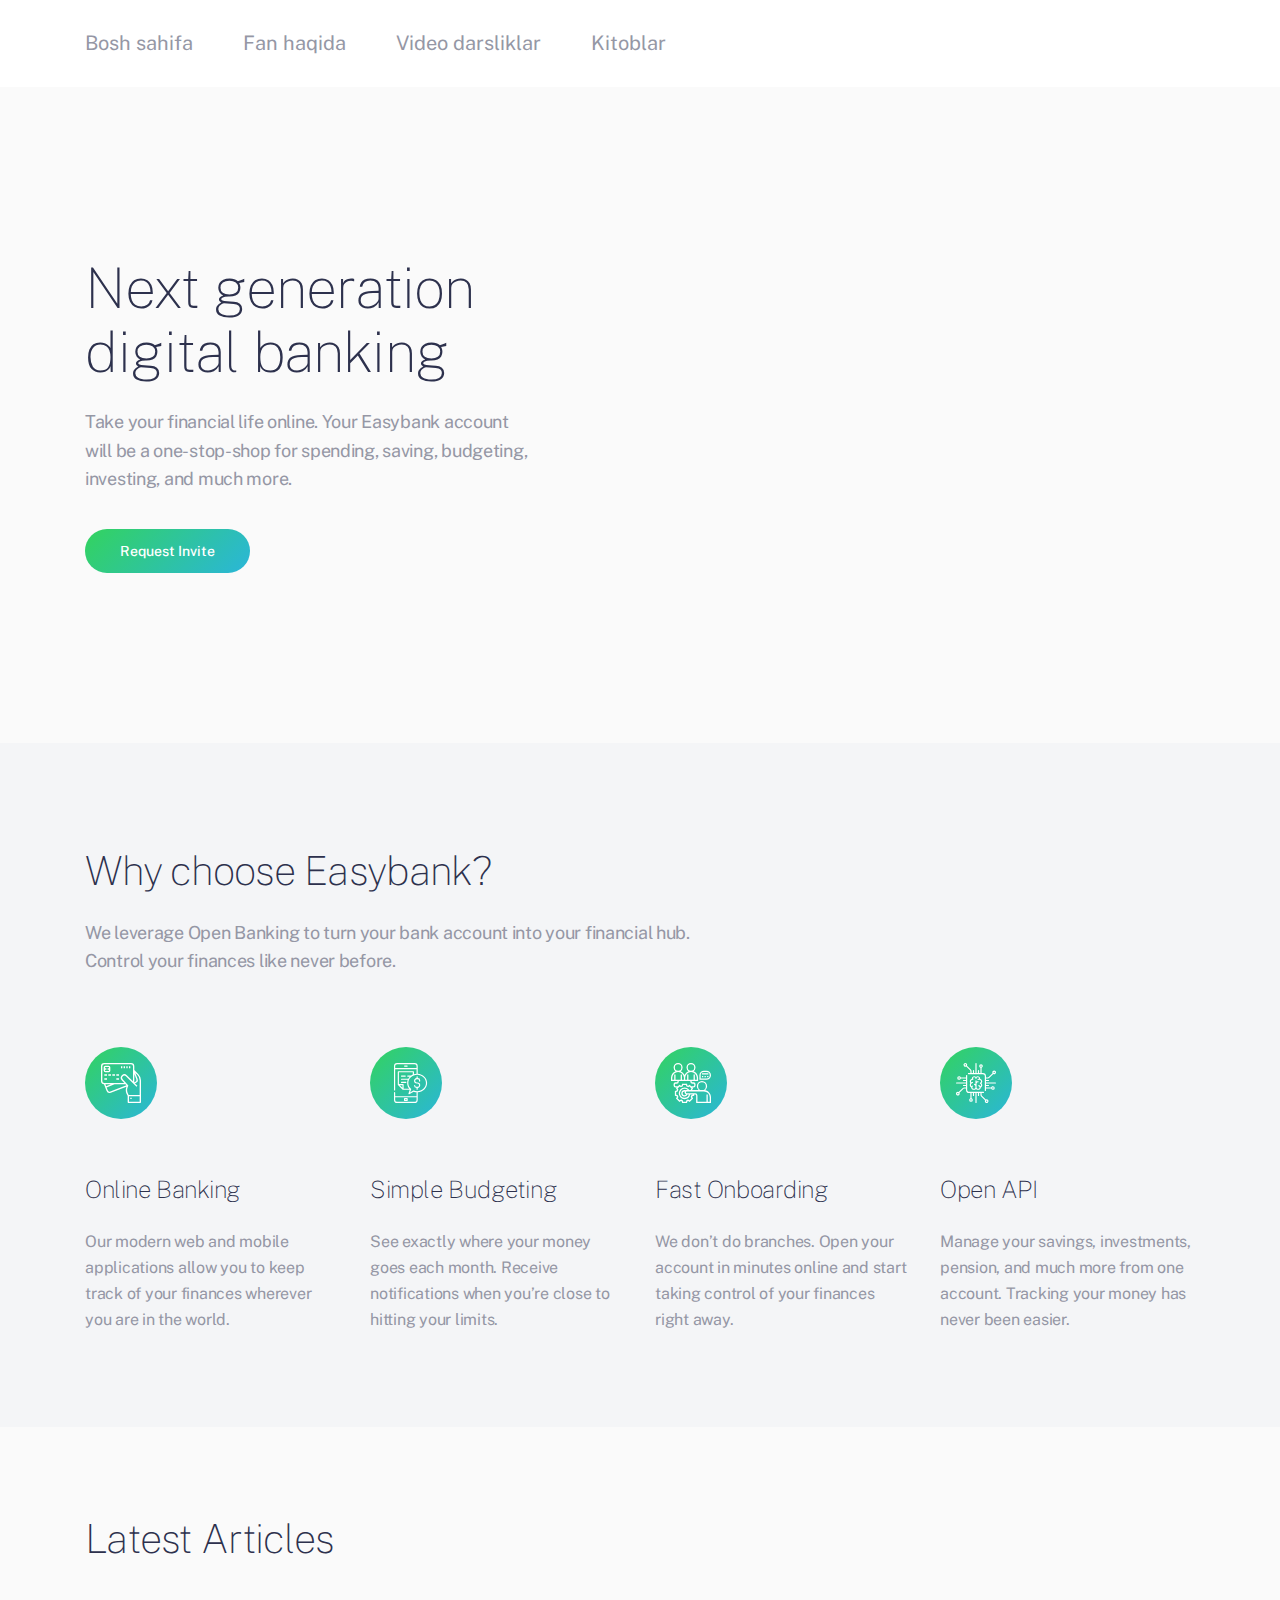
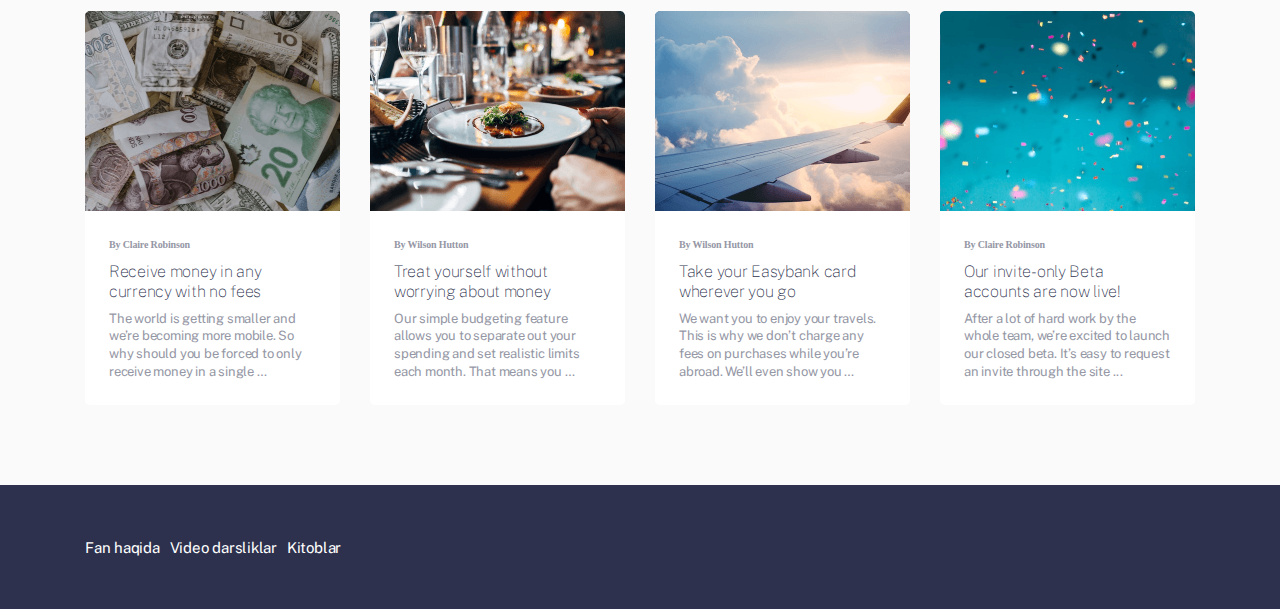
==== index.html @ d628c7e2 "first commit" ====
<!DOCTYPE html>
<html lang="en">
  <head>
    <meta charset="UTF-8" />
    <meta http-equiv="X-UA-Compatible" content="IE=edge" />
    <meta name="viewport" content="width=device-width, initial-scale=1.0" />
    <link rel="stylesheet" href="./css/main.css" />
    <title>"."</title>
  </head>
  <body>
    <!-- HEADER -->
    <header class="header">
      <div class="header__container container">
        <!-- NAV -->
        <nav class="sitenav">
            <ul class="sitenav__list">
              <li class="sitenav__item">
                <a class="sitenav__link" href="./index.html">Bosh sahifa</a>
              </li>
              <li class="sitenav__item">
                <a class="sitenav__link" href="./about.html">Fan haqida</a>
              </li>
              <li class="sitenav__item">
                <a class="sitenav__link" href="./videos.html">Video darsliklar</a>
              </li>
              <li class="sitenav__item">
                <a class="sitenav__link" href="./books.html">Kitoblar</a>
              </li>
            </ul>
          </nav>
        <button class="toggler-btn">
          <img
            class="toggler-img"
            src="./images/toggler-open.svg"
            alt="Toggler-img"
            width="24"
            height="11"
          />
        </button>

        <nav class="sitenav-hidden">
          <ul class="sitenav__list">
            <li class="sitenav__item">
              <a class="sitenav__link" href="./index.html">Bosh sahifa</a>
            </li>
            <li class="sitenav__item">
              <a class="sitenav__link" href="./about.html">Fan haqida</a>
            </li>
            <li class="sitenav__item">
              <a class="sitenav__link" href="./videos.html">Video darsliklar</a>
            </li>
            <li class="sitenav__item">
              <a class="sitenav__link" href="./books.html">Kitoblar</a>
            </li>
          </ul>
        </nav>
      </div>
    </header>
    <!-- MAIN -->
    <main class="main">
      <section class="hero">
        <div class="hero__container container">
          <div class="hero__wrapper">
            <h2 class="hero--title">Next generation digital banking</h2>
            <p class="hero--subtitle">
              Take your financial life online. Your Easybank account will be a
              one-stop-shop for spending, saving, budgeting, investing, and much
              more.
            </p>
            <a href="#" class="site-btn hero--btn">Request Invite</a>
          </div>
        </div>
      </section>
      <section class="choose">
        <div class="choose__container container">
          <div class="choose__wrapper">
            <h2 class="choose--title">Why choose Easybank?</h2>
            <p class="choose--desc">
              We leverage Open Banking to turn your bank account into your
              financial hub.
              <br />
              Control your finances like never before.
            </p>
            <ul class="choose__list">
              <li class="choose__item">
                <img src="./images/banking.svg" alt="" />
                <h3 class="choose__item--title">Online Banking</h3>
                <p class="choose__item--desc">
                  Our modern web and mobile applications allow you to keep track
                  of your finances wherever you are in the world.
                </p>
              </li>
              <li class="choose__item">
                <img
                  src="./images/budgeting.svg
                "
                  alt=""
                />
                <h3 class="choose__item--title">Simple Budgeting</h3>
                <p class="choose__item--desc">
                  See exactly where your money goes each month. Receive
                  notifications when you’re close to hitting your limits.
                </p>
              </li>
              <li class="choose__item">
                <img src="./images/onboarding.svg" alt="" />
                <h3 class="choose__item--title">Fast Onboarding</h3>
                <p class="choose__item--desc">
                  We don’t do branches. Open your account in minutes online and
                  start taking control of your finances right away.
                </p>
              </li>
              <li class="choose__item">
                <img src="./images/API.svg" alt="" />
                <h3 class="choose__item--title">Open API</h3>
                <p class="choose__item--desc">
                  Manage your savings, investments, pension, and much more from
                  one account. Tracking your money has never been easier.
                </p>
              </li>
            </ul>
          </div>
        </div>
      </section>
      <section class="articles">
        <div class="articles__container container">
          <div class="articles__wrapper">
            <h3 class="articles--title">Latest Articles</h3>
            <ul class="articles__list">
              <li class="articles__item">
                <img
                  class="articles__item--img"
                  src="./images/money.png"
                  alt=""
                  srcset="./images/money.png 1x, ./images/money@2x.png 2x"
                />
                <img
                  src="./images/money-mobile.png"
                  alt=""
                  class="mobile"
                  srcset="
                    ./images/money-mobile.png    1x,
                    ./images/money-mobile@2x.png 2x
                  "
                />
                <h5 class="articles__item--subtitle">By Claire Robinson</h5>
                <h4 class="articles__item--title">
                  Receive money in any currency with no fees
                </h4>
                <p class="articles__item--desc">
                  The world is getting smaller and we’re becoming more mobile.
                  So why should you be forced to only receive money in a single
                  …
                </p>
              </li>
              <li class="articles__item">
                <img
                  class="articles__item--img"
                  src="./images/restoran.png"
                  alt=""
                  srcset="./images/restoran.png 1x, ./images/restoran@2x.png 2x"
                />
                <img
                  src="./images/restoran-mobile.png"
                  alt=""
                  class="mobile"
                  srcset="
                    ./images/restoran-mobile.png    1x,
                    ./images/restoran-mobile@2x.png 2x
                  "
                />
                <h5 class="articles__item--subtitle">By Wilson Hutton</h5>
                <h4 class="articles__item--title">
                  Treat yourself without worrying about money
                </h4>
                <p class="articles__item--desc">
                  Our simple budgeting feature allows you to separate out your
                  spending and set realistic limits each month. That means you …
                </p>
              </li>
              <li class="articles__item">
                <img
                  class="articles__item--img"
                  src="./images/airplane.png"
                  alt=""
                  srcset="./images/airplane.png 1x, ./images/airplane@2x.png 2x"
                />
                <img
                  src="./images/airplane-mobile.png"
                  alt=""
                  class="mobile"
                  srcset="
                    ./images/airplane-mobile.png    1x,
                    ./images/airplane-mobile@2x.png 2x
                  "
                />
                <h5 class="articles__item--subtitle">By Wilson Hutton</h5>
                <h4 class="articles__item--title">
                  Take your Easybank card wherever you go
                </h4>
                <p class="articles__item--desc">
                  We want you to enjoy your travels. This is why we don’t charge
                  any fees on purchases while you’re abroad. We’ll even show you
                  …
                </p>
              </li>
              <li class="articles__item">
                <img
                  class="articles__item--img"
                  src="./images/stars.png"
                  alt=""
                  srcset="./images/stars.png 1x, ./images/stars@2x.png 2x"
                />
                <img
                  src="./images/stars-mobile.png"
                  alt=""
                  class="mobile"
                  srcset="
                    ./images/stars-mobile.png    1x,
                    ./images/stars-mobile@2x.png 2x
                  "
                />
                <h5 class="articles__item--subtitle">By Claire Robinson</h5>
                <h4 class="articles__item--title">
                  Our invite-only Beta accounts are now live!
                </h4>
                <p class="articles__item--desc">
                  After a lot of hard work by the whole team, we’re excited to
                  launch our closed beta. It’s easy to request an invite through
                  the site ...
                </p>
              </li>
            </ul>
          </div>
        </div>
      </section>
    </main>
    <!-- FOOTER -->
    <footer class="footer">
      <div class="footer__container container">
        <div class="footer__info">
          <ul class="footer__info-1">
            <li class="footer__info--item">
              <a class="footer__info--link" href="#">Fan haqida</a>
            </li>
            <li class="footer__info--item">
              <a class="footer__info--link" href="#">Video darsliklar</a>
            </li>
            <li class="footer__info--item">
              <a class="footer__info--link" href="#">Kitoblar</a>
            </li>
          </ul>
        </div>
      </div>
    </footer>
    <!-- COVER -->
    <div class="overlay"></div>
    <!-- JS -->
    <script src="/js/app.js"></script>
  </body>
</html>
---- css/main.css ----
@font-face {
  font-family: "Public Sans";
  font-style: normal;
  font-weight: 100;
  src: local(""),
    url("../fonts/public-sans-v14-latin-100.woff2") format("woff2"),
    url("../fonts/public-sans-v14-latin-100.woff") format("woff");
}
@font-face {
  font-family: "Public Sans";
  font-style: normal;
  font-weight: 400;
  src: local(""),
    url("../fonts/public-sans-v14-latin-regular.woff2") format("woff2"),
    url("../fonts/public-sans-v14-latin-regular.woff") format("woff");
}
@font-face {
  font-family: "Public Sans";
  font-style: normal;
  font-weight: 500;
  src: local(""),
    url("../fonts/public-sans-v14-latin-500.woff2") format("woff2"),
    url("../fonts/public-sans-v14-latin-500.woff") format("woff");
}
*,
*::after,
*::before {
  box-sizing: border-box;
  padding: 0;
  margin: 0;
}

*:focus {
  outline: 2px dotted linear-gradient(135deg, #33d35e 0%, #2ab6d9 99.58%);
}

html {
  height: 100%;
  font-size: 62.5%;
  scroll-behavior: smooth;
}

ul,
li {
  list-style: none;
}

a {
  text-decoration: none;
}

img {
  display: flex;
}

body {
  height: 100%;
  font-family: "PublicSans";
  font-size: 1.8rem;
  line-height: 1.56;
  color: #9597a5;
}

.container {
  width: 100%;
  max-width: 1210px;
  margin-right: auto;
  margin-left: auto;
  padding-right: 5rem;
  padding-left: 5rem;
}

.main {
  flex-grow: 1;
}

.site-btn {
  display: inline-block;
  font-family: "Public Sans";
  font-weight: 500;
  font-size: 1.4rem;
  line-height: 2;
  color: #ffffff;
  background: linear-gradient(135deg, #33d35e 0%, #2ab6d9 99.58%);
  border-radius: 2.2rem;
  padding: 8px 35px;
}
.site-btn:hover {
  opacity: 0.7;
}
.site-btn:active {
  opacity: 0.4;
}

@media screen and (max-width: 1225px) {
  .hero__container {
    display: flex;
    justify-content: center;
  }
}
@media screen and (max-width: 1225px) {
  .hero img {
    display: none;
  }
}
@media screen and (max-width: 1225px) {
  .hero__wrapper {
    text-align: center;
  }
}

.choose .container {
  justify-content: center;
}
@media screen and (max-width: 1225px) {
  .choose--title {
    text-align: center;
  }
}
@media screen and (max-width: 1225px) {
  .choose--desc {
    text-align: center;
  }
}
.choose__list {
  display: flex;
  gap: 3rem;
}
@media screen and (max-width: 1225px) {
  .choose__list {
    display: flex;
    flex-wrap: wrap;
    justify-content: center;
  }
}

@media screen and (max-width: 1225px) {
  .articles__container {
    display: flex;
    flex-wrap: wrap;
    justify-content: center;
  }
}
@media screen and (max-width: 1225px) {
  .articles--title {
    text-align: center;
  }
}
.articles__list {
  display: flex;
  gap: 3rem;
}
@media screen and (max-width: 1225px) {
  .articles__list {
    display: flex;
    flex-wrap: wrap;
    justify-content: center;
  }
}

.header {
  background: #ffffff;
}
.header .header__container {
  display: flex;
  align-items: center;
  justify-content: space-between;
}
.header .sitenav__list {
  display: flex;
  align-items: center;
  gap: 5rem;
}
.header .sitenav__link {
  position: relative;
  display: inline-block;
  font-family: "Public Sans";
  font-size: 2rem;
  line-height: 1.14;
  color: #9597a5;
  padding-top: 3.2rem;
  padding-bottom: 3.2rem;
}
.header .sitenav__link:hover {
  color: #2d314d;
}
.header .sitenav__link:hover::after {
  color: #2d314d;
  width: 100%;
}
.header .sitenav__link::after {
  content: "";
  position: absolute;
  width: 0;
  height: 4px;
  background: linear-gradient(135deg, #33d35e 0%, #2ab6d9 99.58%);
  bottom: 0;
  left: 0;
  transition: 0.3s;
}
@media screen and (max-width: 769px) {
  .header .sitenav {
    display: none;
  }
}
@media screen and (max-width: 769px) {
  .header-btn {
    display: none;
  }
}
.header .sitenav-hidden {
  display: none;
  position: absolute;
  background: #ffffff;
  padding: 3.2rem;
  text-align: center;
  top: 8.8rem;
  border-radius: 4px;
  width: 90%;
}
.header .sitenav-hidden ul {
  display: flex;
  flex-direction: column;
  gap: 2.4rem;
}
.header .sitenav-hidden ul li {
  margin: 0;
}
.header .sitenav-hidden ul a {
  font-weight: normal;
  font-size: 1.8rem;
  line-height: 1.1666;
  letter-spacing: -0.14;
  color: #9597a5;
  padding: 0;
}
.header .sitenav-hidden .sitenav-hidden.show-nav {
  display: block;
}
.header .toggler-btn {
  border: 0;
  background: transparent;
  cursor: pointer;
  display: none;
}
@media screen and (max-width: 769px) {
  .header .toggler-btn {
    display: block;
  }
}
.header .toggler-btn .toggler-img {
  display: none;
}
@media screen and (max-width: 769px) {
  .header .toggler-btn .toggler-img {
    display: block;
  }
}
@media screen and (max-width: 769px) {
  .header {
    padding-top: 2rem;
    padding-bottom: 2rem;
  }
}
@media screen and (max-width: 450px) {
  .header {
    padding-bottom: 2.2rem;
    padding-bottom: 2.2rem;
  }
}

.overlay {
  background: linear-gradient(
    180deg,
    #2d314d 0%,
    rgba(45, 49, 77, 0.0001) 100%
  );
  position: fixed;
  top: 0;
  left: 0;
  bottom: 0;
  width: 100%;
  z-index: -1;
  display: none;
}

.overlay.show-nav {
  display: block;
}

.hero {
  position: relative;
  background-color: #fafafa;
  padding-top: 17rem;
  padding-bottom: 17rem;
  background-position: right top;
}
@media screen and (max-width: 1225px) {
  .hero {
    background: none;
  }
}
@media screen and (max-width: 769px) {
  .hero {
    padding-bottom: 5rem;
    background-position: top center;
  }
}
@media screen and (max-width: 450px) {
  .hero {
    background-size: contain;
  }
}
@media screen and (max-width: 769px) {
  .hero__container {
    display: flex;
    flex-direction: column;
    justify-content: center;
    align-items: center;
    padding-top: 10rem;
    padding-bottom: 5rem;
  }
}
.hero__wrapper {
  width: 100%;
  max-width: 450px;
}
@media screen and (max-width: 769px) {
  .hero__wrapper {
    text-align: center;
    margin-top: 7rem;
  }
}
.hero--title {
  font-family: "Public Sans";
  font-weight: 100;
  font-size: 5.6rem;
  line-height: 1.14;
  letter-spacing: -1px;
  color: #2d314d;
  margin-bottom: 2.4rem;
}
@media screen and (max-width: 769px) {
  .hero--title {
    font-size: 40px;
    line-height: 47px;
    margin-bottom: 1.4rem;
  }
}
.hero--subtitle {
  font-family: "Public Sans";
  font-size: 1.8rem;
  line-height: 1.56;
  letter-spacing: -0.28125px;
  color: #9597a5;
  margin-bottom: 3.6rem;
}

.choose {
  background-color: #f4f5f7;
}
.choose__container {
  display: flex;
  flex-direction: column;
  padding-top: 9.6rem;
  padding-bottom: 9.4rem;
}
@media screen and (max-width: 769px) {
  .choose__container {
    display: flex;
    flex-direction: column;
    justify-content: center;
    align-items: center;
    padding-top: 6.4rem;
    padding-bottom: 6.4rem;
  }
}
@media screen and (max-width: 769px) {
  .choose__wrapper {
    text-align: center;
  }
}
.choose--title {
  font-family: "Public Sans";
  font-weight: 100;
  font-size: 4rem;
  line-height: 1.6;
  letter-spacing: -0.714286px;
  color: #2d314d;
  margin-bottom: 1.6rem;
}
@media screen and (max-width: 769px) {
  .choose--title {
    margin-bottom: 1.4rem;
  }
}
.choose--desc {
  font-family: "Public Sans";
  font-size: 1.8rem;
  line-height: 1.56;
  letter-spacing: -0.28125px;
  color: #9597a5;
  margin-bottom: 7.2rem;
}
@media screen and (max-width: 769px) {
  .choose--desc {
    margin-bottom: 5.6rem;
  }
}
.choose__list {
  display: flex;
  gap: 3rem;
}
@media screen and (max-width: 769px) {
  .choose__list {
    display: flex;
    flex-direction: column;
    justify-content: center;
    align-items: center;
    text-align: center;
  }
}
.choose__item {
  width: 100%;
  max-width: 255px;
}
.choose__item img {
  margin-bottom: 5.6rem;
}
@media screen and (max-width: 769px) {
  .choose__item img {
    display: inline-block;
    text-align: center;
    margin-bottom: 2.4rem;
  }
}
.choose__item--title {
  font-family: "Public Sans";
  font-weight: 100;
  font-size: 2.4rem;
  line-height: 1.17;
  letter-spacing: -0.428571px;
  color: #2d314d;
  margin-bottom: 2.6rem;
}
@media screen and (max-width: 769px) {
  .choose__item--title {
    margin-bottom: 1.6rem;
  }
}
.choose__item--desc {
  font-family: "Public Sans";
  font-size: 1.6rem;
  line-height: 1.62;
  letter-spacing: -0.25px;
  color: #9597a5;
}

.articles {
  background-color: #fafafa;
}
.articles__container {
  display: flex;
  flex-direction: column;
  padding-top: 8rem;
  padding-bottom: 8rem;
}
@media screen and (max-width: 769px) {
  .articles__container {
    padding-top: 8.8rem;
    padding-bottom: 8.8rem;
  }
}
.articles--title {
  font-family: "Public Sans";
  font-weight: 100;
  font-size: 4rem;
  line-height: 1.6;
  letter-spacing: -0.714286px;
  color: #2d314d;
  margin-bottom: 4rem;
}
@media screen and (max-width: 769px) {
  .articles--title {
    font-size: 3.2rem;
    line-height: 1.18;
    text-align: center;
  }
}
.articles__list {
  display: flex;
  gap: 3rem;
}
@media screen and (max-width: 769px) {
  .articles__list {
    display: flex;
    flex-direction: column;
    justify-content: center;
    align-items: center;
  }
}
.articles__item {
  width: 100%;
  max-width: 255px;
  background: #ffffff;
  border-radius: 5px;
}
@media screen and (max-width: 769px) {
  .articles__item {
    max-width: 327px;
  }
}
.articles__item--img {
  margin-bottom: 2.5rem;
}
@media screen and (max-width: 769px) {
  .articles__item--img {
    display: none;
  }
}
.articles__item .mobile {
  display: none;
}
@media screen and (max-width: 769px) {
  .articles__item .mobile {
    display: inline-block;
    margin-bottom: 2.5rem;
    width: 100%;
    max-width: 327px;
  }
}
.articles__item--subtitle {
  font-family: "PublicSans";
  font-size: 1rem;
  line-height: 1.8;
  letter-spacing: -0.15625px;
  color: #9597a5;
  margin-bottom: 0.8rem;
  padding-left: 2.4rem;
}
@media screen and (max-width: 769px) {
  .articles__item--subtitle {
    padding-left: 3.1rem;
  }
}
.articles__item--title {
  font-family: "Public Sans";
  font-weight: 100;
  font-size: 1.6rem;
  line-height: 1.25;
  letter-spacing: -0.285714px;
  color: #2d314d;
  margin-bottom: 0.8rem;
  padding-left: 2.4rem;
  padding-right: 2.4rem;
}
@media screen and (max-width: 769px) {
  .articles__item--title {
    padding-left: 3.1rem;
    padding-right: 3.1rem;
  }
}
.articles__item--desc {
  font-family: "Public Sans";
  font-size: 1.3rem;
  line-height: 1.38;
  letter-spacing: -0.203125px;
  color: #9597a5;
  padding-left: 2.4rem;
  padding-right: 2.4rem;
  padding-bottom: 2.4rem;
}
@media screen and (max-width: 769px) {
  .articles__item--desc {
    padding-left: 3.1rem;
    padding-right: 3.1rem;
  }
}

.footer {
  background: #2d314d;
}
.footer .footer__container {
  display: flex;
  justify-content: center;
  padding-top: 4.8rem;
  padding-bottom: 4.8rem;
}
@media screen and (max-width: 769px) {
  .footer .footer__container {
    flex-direction: column;
    align-items: center;
    justify-content: center;
    padding-top: 4rem;
    padding-bottom: 4rem;
  }
}
@media screen and (max-width: 769px) {
  .footer .footer__left {
    display: flex;
    flex-direction: column;
    align-items: center;
    justify-content: center;
  }
}
.footer .footer__left .footer__left--links {
  display: inline-block;
}
.footer .footer__left .footer__left--links svg path:hover {
  fill: #30c88f;
}
@media screen and (max-width: 769px) {
  .footer .footer__left .footer__left--links {
    margin-bottom: 3.2rem;
  }
}

.footer .footer__info {
  display: flex;
  flex-direction: row;
  width: 100%;
}
@media screen and (max-width: 769px) {
  .footer .footer__info {
    flex-direction: column;
    align-items: center;
    justify-content: center;
    max-width: 160px;
  }
}
.footer .footer__info .footer__info-1 {
  display: flex;
  flex-direction: row;
  align-items: center;
  gap: 1rem;
  width: 100%;
}
@media screen and (max-width: 769px) {
  .footer .footer__info .footer__info-1 {
    margin-right: 0;
    align-items: center;
    justify-content: center;
  }
}

.footer .footer__info .footer__info--link {
  font-family: "Public Sans";
  font-size: 1.5rem;
  line-height: 1.73;
  letter-spacing: -0.234375px;
  color: #ffffff;
}
.footer .footer__info .footer__info--link:hover {
  color: #30c88f;
}
@media screen and (max-width: 769px) {
  .footer .footer__info .footer__info--link {
    margin-top: 3.2rem;
  }
}
.footer .footer__right {
  display: flex;
  flex-direction: column;
  align-items: flex-end;
}
@media screen and (max-width: 769px) {
  .footer .footer__right {
    align-items: center;
    justify-content: center;
  }
}
.footer .footer-btn {
  margin-bottom: 2.4rem;
}
@media screen and (max-width: 769px) {
  .footer .footer-btn {
    margin-top: 2.4rem;
  }
}
.footer .about-site {
  font-family: "Public Sans";
  font-size: 1.5rem;
  line-height: 1.73;
  text-align: right;
  letter-spacing: -0.234375px;
  color: #ffffff;
  opacity: 0.5;
} /*# sourceMappingURL=main.css.map */
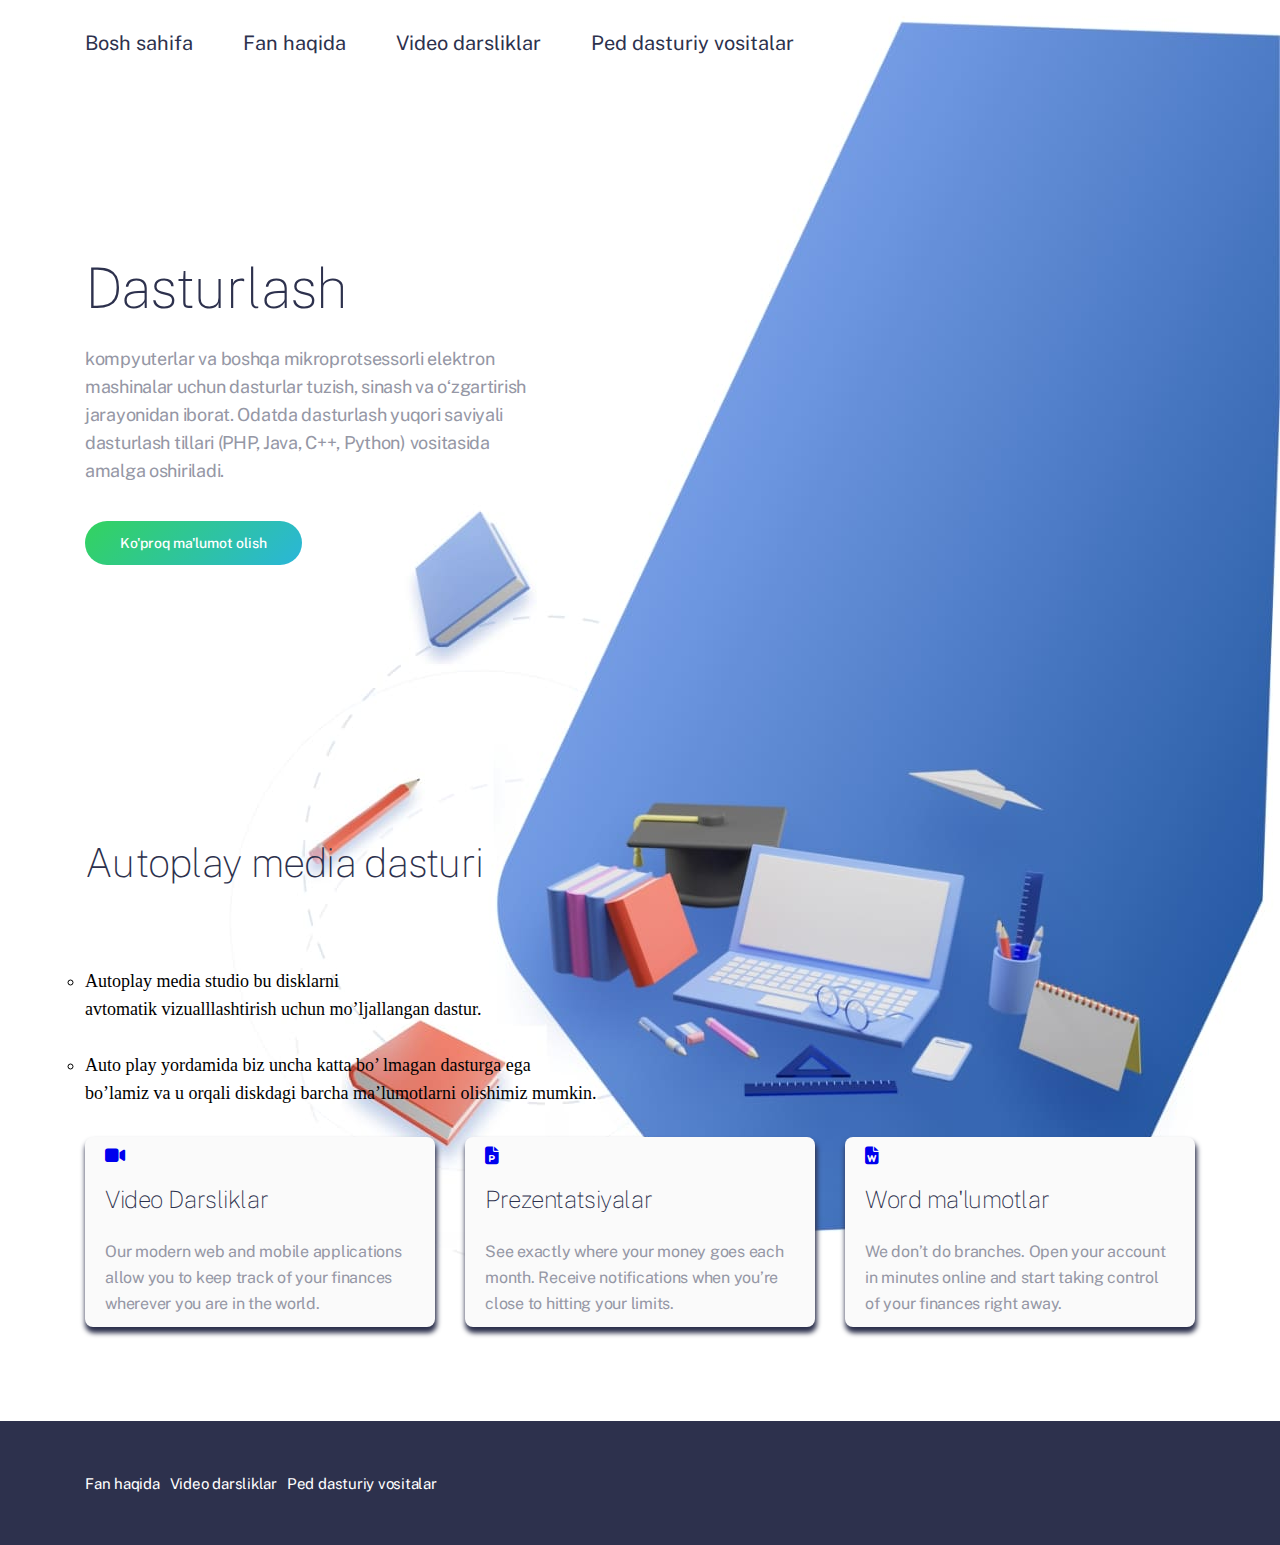
==== commit 39b00368: "changed files" ====
--- a/index.html
+++ b/index.html
@@ -5,40 +5,18 @@
     <meta http-equiv="X-UA-Compatible" content="IE=edge" />
     <meta name="viewport" content="width=device-width, initial-scale=1.0" />
     <link rel="stylesheet" href="./css/main.css" />
-    <title>"."</title>
+    <link
+      rel="stylesheet"
+      href="https://cdnjs.cloudflare.com/ajax/libs/font-awesome/6.5.2/css/all.min.css"
+    />
+    <title>AutoPlay</title>
   </head>
   <body>
     <!-- HEADER -->
-    <header class="header">
+    <header class="header"> 
       <div class="header__container container">
         <!-- NAV -->
         <nav class="sitenav">
-            <ul class="sitenav__list">
-              <li class="sitenav__item">
-                <a class="sitenav__link" href="./index.html">Bosh sahifa</a>
-              </li>
-              <li class="sitenav__item">
-                <a class="sitenav__link" href="./about.html">Fan haqida</a>
-              </li>
-              <li class="sitenav__item">
-                <a class="sitenav__link" href="./videos.html">Video darsliklar</a>
-              </li>
-              <li class="sitenav__item">
-                <a class="sitenav__link" href="./books.html">Kitoblar</a>
-              </li>
-            </ul>
-          </nav>
-        <button class="toggler-btn">
-          <img
-            class="toggler-img"
-            src="./images/toggler-open.svg"
-            alt="Toggler-img"
-            width="24"
-            height="11"
-          />
-        </button>
-
-        <nav class="sitenav-hidden">
           <ul class="sitenav__list">
             <li class="sitenav__item">
               <a class="sitenav__link" href="./index.html">Bosh sahifa</a>
@@ -50,7 +28,7 @@
               <a class="sitenav__link" href="./videos.html">Video darsliklar</a>
             </li>
             <li class="sitenav__item">
-              <a class="sitenav__link" href="./books.html">Kitoblar</a>
+              <a class="sitenav__link" href="./books.html">Ped dasturiy vositalar</a>
             </li>
           </ul>
         </nav>
@@ -61,174 +39,97 @@
       <section class="hero">
         <div class="hero__container container">
           <div class="hero__wrapper">
-            <h2 class="hero--title">Next generation digital banking</h2>
+            <h2 class="hero--title">Dasturlash</h2>
             <p class="hero--subtitle">
-              Take your financial life online. Your Easybank account will be a
-              one-stop-shop for spending, saving, budgeting, investing, and much
-              more.
+              kompyuterlar va boshqa mikroprotsessorli elektron mashinalar uchun
+              dasturlar tuzish, sinash va oʻzgartirish jarayonidan iborat.
+              Odatda dasturlash yuqori saviyali dasturlash tillari (PHP, Java,
+              C++, Python) vositasida amalga oshiriladi.
             </p>
-            <a href="#" class="site-btn hero--btn">Request Invite</a>
+            <a href="./about.html" class="site-btn hero--btn"
+              >Ko'proq ma'lumot olish</a
+            >
           </div>
         </div>
       </section>
       <section class="choose">
         <div class="choose__container container">
           <div class="choose__wrapper">
-            <h2 class="choose--title">Why choose Easybank?</h2>
+            <h2 class="choose--title">Autoplay media dasturi</h2>
             <p class="choose--desc">
-              We leverage Open Banking to turn your bank account into your
-              financial hub.
+              <li style="list-style: circle; color: initial">
+                Autoplay media studio bu disklarni <br />
+                avtomatik vizualllashtirish uchun mo’ljallangan dastur.
+              </li>
               <br />
-              Control your finances like never before.
+              <li
+                style="list-style: circle; color: initial; margin-bottom: 30px"
+              >
+                Auto play yordamida biz uncha katta bo’ lmagan dasturga ega
+                <br />bo’lamiz va u orqali diskdagi barcha ma’lumotlarni
+                olishimiz mumkin.
+              </li>
             </p>
             <ul class="choose__list">
               <li class="choose__item">
-                <img src="./images/banking.svg" alt="" />
-                <h3 class="choose__item--title">Online Banking</h3>
-                <p class="choose__item--desc">
-                  Our modern web and mobile applications allow you to keep track
-                  of your finances wherever you are in the world.
-                </p>
+                <a
+                  href="./videos.html"
+                  style="
+                    padding: 10px 20px;
+                    display: flex;
+                    flex-direction: column;
+                    height: 100%;
+                  "
+                >
+                  <i class="fa-solid fa-video" style="margin-bottom: 20px"></i>
+                  <h3 class="choose__item--title">Video Darsliklar</h3>
+                  <p class="choose__item--desc">
+                    Our modern web and mobile applications allow you to keep
+                    track of your finances wherever you are in the world.
+                  </p></a
+                >
               </li>
               <li class="choose__item">
-                <img
-                  src="./images/budgeting.svg
-                "
-                  alt=""
-                />
-                <h3 class="choose__item--title">Simple Budgeting</h3>
-                <p class="choose__item--desc">
-                  See exactly where your money goes each month. Receive
-                  notifications when you’re close to hitting your limits.
-                </p>
+                <a
+                  href="./books.html"
+                  style="
+                    padding: 10px 20px;
+                    display: flex;
+                    flex-direction: column;
+                    height: 100%;
+                  "
+                >
+                  <i
+                    class="fa-solid fa-file-powerpoint"
+                    style="margin-bottom: 20px"
+                  ></i>
+                  <h3 class="choose__item--title">Prezentatsiyalar</h3>
+                  <p class="choose__item--desc">
+                    See exactly where your money goes each month. Receive
+                    notifications when you’re close to hitting your limits.
+                  </p></a
+                >
               </li>
               <li class="choose__item">
-                <img src="./images/onboarding.svg" alt="" />
-                <h3 class="choose__item--title">Fast Onboarding</h3>
-                <p class="choose__item--desc">
-                  We don’t do branches. Open your account in minutes online and
-                  start taking control of your finances right away.
-                </p>
-              </li>
-              <li class="choose__item">
-                <img src="./images/API.svg" alt="" />
-                <h3 class="choose__item--title">Open API</h3>
-                <p class="choose__item--desc">
-                  Manage your savings, investments, pension, and much more from
-                  one account. Tracking your money has never been easier.
-                </p>
-              </li>
-            </ul>
-          </div>
-        </div>
-      </section>
-      <section class="articles">
-        <div class="articles__container container">
-          <div class="articles__wrapper">
-            <h3 class="articles--title">Latest Articles</h3>
-            <ul class="articles__list">
-              <li class="articles__item">
-                <img
-                  class="articles__item--img"
-                  src="./images/money.png"
-                  alt=""
-                  srcset="./images/money.png 1x, ./images/money@2x.png 2x"
-                />
-                <img
-                  src="./images/money-mobile.png"
-                  alt=""
-                  class="mobile"
-                  srcset="
-                    ./images/money-mobile.png    1x,
-                    ./images/money-mobile@2x.png 2x
+                <a
+                  href="./books.html"
+                  style="
+                    padding: 10px 20px;
+                    display: flex;
+                    flex-direction: column;
+                    height: 100%;
                   "
-                />
-                <h5 class="articles__item--subtitle">By Claire Robinson</h5>
-                <h4 class="articles__item--title">
-                  Receive money in any currency with no fees
-                </h4>
-                <p class="articles__item--desc">
-                  The world is getting smaller and we’re becoming more mobile.
-                  So why should you be forced to only receive money in a single
-                  …
-                </p>
-              </li>
-              <li class="articles__item">
-                <img
-                  class="articles__item--img"
-                  src="./images/restoran.png"
-                  alt=""
-                  srcset="./images/restoran.png 1x, ./images/restoran@2x.png 2x"
-                />
-                <img
-                  src="./images/restoran-mobile.png"
-                  alt=""
-                  class="mobile"
-                  srcset="
-                    ./images/restoran-mobile.png    1x,
-                    ./images/restoran-mobile@2x.png 2x
-                  "
-                />
-                <h5 class="articles__item--subtitle">By Wilson Hutton</h5>
-                <h4 class="articles__item--title">
-                  Treat yourself without worrying about money
-                </h4>
-                <p class="articles__item--desc">
-                  Our simple budgeting feature allows you to separate out your
-                  spending and set realistic limits each month. That means you …
-                </p>
-              </li>
-              <li class="articles__item">
-                <img
-                  class="articles__item--img"
-                  src="./images/airplane.png"
-                  alt=""
-                  srcset="./images/airplane.png 1x, ./images/airplane@2x.png 2x"
-                />
-                <img
-                  src="./images/airplane-mobile.png"
-                  alt=""
-                  class="mobile"
-                  srcset="
-                    ./images/airplane-mobile.png    1x,
-                    ./images/airplane-mobile@2x.png 2x
-                  "
-                />
-                <h5 class="articles__item--subtitle">By Wilson Hutton</h5>
-                <h4 class="articles__item--title">
-                  Take your Easybank card wherever you go
-                </h4>
-                <p class="articles__item--desc">
-                  We want you to enjoy your travels. This is why we don’t charge
-                  any fees on purchases while you’re abroad. We’ll even show you
-                  …
-                </p>
-              </li>
-              <li class="articles__item">
-                <img
-                  class="articles__item--img"
-                  src="./images/stars.png"
-                  alt=""
-                  srcset="./images/stars.png 1x, ./images/stars@2x.png 2x"
-                />
-                <img
-                  src="./images/stars-mobile.png"
-                  alt=""
-                  class="mobile"
-                  srcset="
-                    ./images/stars-mobile.png    1x,
-                    ./images/stars-mobile@2x.png 2x
-                  "
-                />
-                <h5 class="articles__item--subtitle">By Claire Robinson</h5>
-                <h4 class="articles__item--title">
-                  Our invite-only Beta accounts are now live!
-                </h4>
-                <p class="articles__item--desc">
-                  After a lot of hard work by the whole team, we’re excited to
-                  launch our closed beta. It’s easy to request an invite through
-                  the site ...
-                </p>
+                >
+                  <i
+                    class="fa-solid fa-file-word"
+                    style="margin-bottom: 20px"
+                  ></i>
+                  <h3 class="choose__item--title">Word ma'lumotlar</h3>
+                  <p class="choose__item--desc">
+                    We don’t do branches. Open your account in minutes online
+                    and start taking control of your finances right away.
+                  </p></a
+                >
               </li>
             </ul>
           </div>
@@ -241,13 +142,15 @@
         <div class="footer__info">
           <ul class="footer__info-1">
             <li class="footer__info--item">
-              <a class="footer__info--link" href="#">Fan haqida</a>
+              <a class="footer__info--link" href="./about.html">Fan haqida</a>
             </li>
             <li class="footer__info--item">
-              <a class="footer__info--link" href="#">Video darsliklar</a>
+              <a class="footer__info--link" href="./videos.html"
+                >Video darsliklar</a
+              >
             </li>
             <li class="footer__info--item">
-              <a class="footer__info--link" href="#">Kitoblar</a>
+              <a class="footer__info--link" href="./books.html">Ped dasturiy vositalar</a>
             </li>
           </ul>
         </div>
--- a/css/main.css
+++ b/css/main.css
@@ -59,6 +59,11 @@
   font-size: 1.8rem;
   line-height: 1.56;
   color: #9597a5;
+  background: url(../images/hero-tablet.jpg);
+  background-repeat: no-repeat;
+  background-position: top right;
+  display: flex;
+  flex-direction: column;
 }
 
 .container {
@@ -146,10 +151,12 @@
     text-align: center;
   }
 }
+
 .articles__list {
   display: flex;
   gap: 3rem;
 }
+
 @media screen and (max-width: 1225px) {
   .articles__list {
     display: flex;
@@ -158,9 +165,6 @@
   }
 }
 
-.header {
-  background: #ffffff;
-}
 .header .header__container {
   display: flex;
   align-items: center;
@@ -177,7 +181,7 @@
   font-family: "Public Sans";
   font-size: 2rem;
   line-height: 1.14;
-  color: #9597a5;
+  color: #2d314d;
   padding-top: 3.2rem;
   padding-bottom: 3.2rem;
 }
@@ -234,28 +238,7 @@
   color: #9597a5;
   padding: 0;
 }
-.header .sitenav-hidden .sitenav-hidden.show-nav {
-  display: block;
-}
-.header .toggler-btn {
-  border: 0;
-  background: transparent;
-  cursor: pointer;
-  display: none;
-}
-@media screen and (max-width: 769px) {
-  .header .toggler-btn {
-    display: block;
-  }
-}
-.header .toggler-btn .toggler-img {
-  display: none;
-}
-@media screen and (max-width: 769px) {
-  .header .toggler-btn .toggler-img {
-    display: block;
-  }
-}
+
 @media screen and (max-width: 769px) {
   .header {
     padding-top: 2rem;
@@ -290,11 +273,11 @@
 
 .hero {
   position: relative;
-  background-color: #fafafa;
   padding-top: 17rem;
   padding-bottom: 17rem;
   background-position: right top;
 }
+
 @media screen and (max-width: 1225px) {
   .hero {
     background: none;
@@ -356,9 +339,6 @@
   margin-bottom: 3.6rem;
 }
 
-.choose {
-  background-color: #f4f5f7;
-}
 .choose__container {
   display: flex;
   flex-direction: column;
@@ -399,7 +379,7 @@
   font-size: 1.8rem;
   line-height: 1.56;
   letter-spacing: -0.28125px;
-  color: #9597a5;
+  color: #2d314d;
   margin-bottom: 7.2rem;
 }
 @media screen and (max-width: 769px) {
@@ -422,18 +402,17 @@
 }
 .choose__item {
   width: 100%;
-  max-width: 255px;
-}
-.choose__item img {
-  margin-bottom: 5.6rem;
-}
-@media screen and (max-width: 769px) {
-  .choose__item img {
-    display: inline-block;
-    text-align: center;
-    margin-bottom: 2.4rem;
-  }
-}
+  max-width: 555px;
+  background: #fafafa;
+  border-radius: 8px;
+  box-shadow: 1px 5px 5px 1px #2d314d;
+  display: flex;
+  flex-direction: column;
+}
+.choose__item i {
+  margin-bottom: 1.6rem;
+}
+
 .choose__item--title {
   font-family: "Public Sans";
   font-weight: 100;
@@ -443,11 +422,7 @@
   color: #2d314d;
   margin-bottom: 2.6rem;
 }
-@media screen and (max-width: 769px) {
-  .choose__item--title {
-    margin-bottom: 1.6rem;
-  }
-}
+
 .choose__item--desc {
   font-family: "Public Sans";
   font-size: 1.6rem;
@@ -456,9 +431,6 @@
   color: #9597a5;
 }
 
-.articles {
-  background-color: #fafafa;
-}
 .articles__container {
   display: flex;
   flex-direction: column;
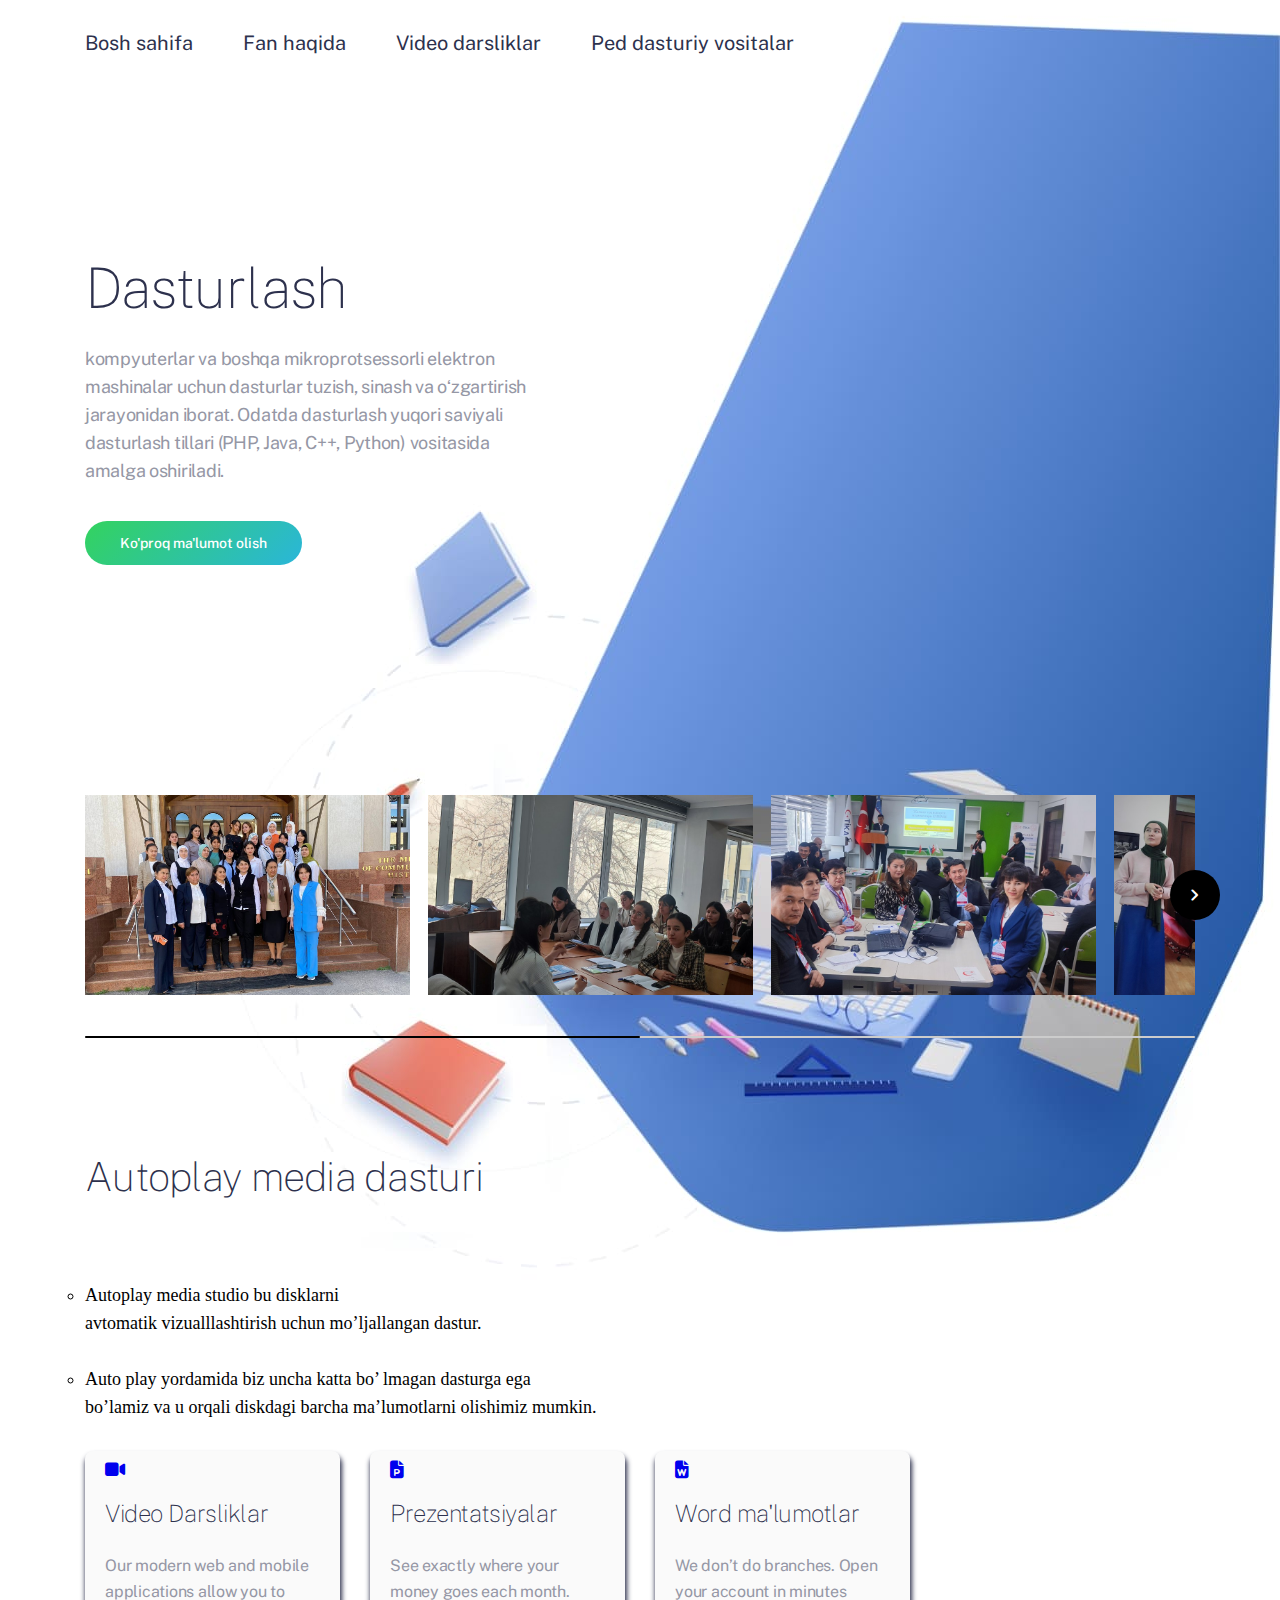
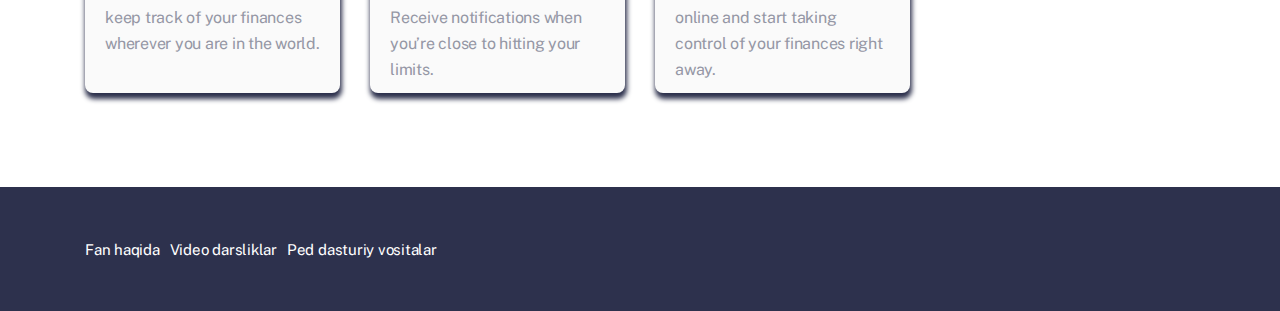
==== commit 2b08d66d: "vanihoyat" ====
--- a/index.html
+++ b/index.html
@@ -9,11 +9,15 @@
       rel="stylesheet"
       href="https://cdnjs.cloudflare.com/ajax/libs/font-awesome/6.5.2/css/all.min.css"
     />
+    <link
+      rel="stylesheet"
+      href="https://fonts.googleapis.com/css2?family=Material+Symbols+Rounded:opsz,wght,FILL,GRAD@48,400,0,0"
+    />
     <title>AutoPlay</title>
   </head>
   <body>
     <!-- HEADER -->
-    <header class="header"> 
+    <header class="header">
       <div class="header__container container">
         <!-- NAV -->
         <nav class="sitenav">
@@ -28,7 +32,9 @@
               <a class="sitenav__link" href="./videos.html">Video darsliklar</a>
             </li>
             <li class="sitenav__item">
-              <a class="sitenav__link" href="./books.html">Ped dasturiy vositalar</a>
+              <a class="sitenav__link" href="./books.html"
+                >Ped dasturiy vositalar</a
+              >
             </li>
           </ul>
         </nav>
@@ -52,6 +58,40 @@
           </div>
         </div>
       </section>
+      <section>
+        <div class="container">
+          <div class="slider-wrapper">
+            <button
+              id="prev-slide"
+              class="slide-button material-symbols-rounded"
+            >
+              chevron_left
+            </button>
+            <ul class="image-list">
+              <img class="image-item" src="images/1.jpg" alt="img-1" />
+              <img class="image-item" src="images/2.jpg" alt="img-2" />
+              <img class="image-item" src="images/3.jpg" alt="img-3" />
+              <img class="image-item" src="images/4.jpg" alt="img-4" />
+              <img class="image-item" src="images/3.jpg" alt="img-5" />
+              <img class="image-item" src="images/2.jpg" alt="img-6" />
+              <img class="image-item" src="images/1.jpg" alt="img-7" />
+              <img class="image-item" src="images/4.jpg" alt="img-8" />
+              <img class="image-item" src="images/2.jpg" alt="img-9" />
+            </ul>
+            <button
+              id="next-slide"
+              class="slide-button material-symbols-rounded"
+            >
+              chevron_right
+            </button>
+          </div>
+          <div class="slider-scrollbar">
+            <div class="scrollbar-track">
+              <div class="scrollbar-thumb"></div>
+            </div>
+          </div>
+        </div>
+      </section>
       <section class="choose">
         <div class="choose__container container">
           <div class="choose__wrapper">
@@ -150,7 +190,9 @@
               >
             </li>
             <li class="footer__info--item">
-              <a class="footer__info--link" href="./books.html">Ped dasturiy vositalar</a>
+              <a class="footer__info--link" href="./books.html"
+                >Ped dasturiy vositalar</a
+              >
             </li>
           </ul>
         </div>
--- a/css/main.css
+++ b/css/main.css
@@ -202,16 +202,7 @@
   left: 0;
   transition: 0.3s;
 }
-@media screen and (max-width: 769px) {
-  .header .sitenav {
-    display: none;
-  }
-}
-@media screen and (max-width: 769px) {
-  .header-btn {
-    display: none;
-  }
-}
+
 .header .sitenav-hidden {
   display: none;
   position: absolute;
@@ -307,6 +298,7 @@
 .hero__wrapper {
   width: 100%;
   max-width: 450px;
+  margin-bottom: 6rem;
 }
 @media screen and (max-width: 769px) {
   .hero__wrapper {
@@ -339,6 +331,127 @@
   margin-bottom: 3.6rem;
 }
 
+.slider-wrapper {
+  position: relative;
+}
+
+.slide-button {
+  position: absolute;
+  top: 50%;
+  outline: none;
+  border: none;
+  height: 50px;
+  width: 50px;
+  z-index: 5;
+  color: #fff;
+  display: flex;
+  cursor: pointer;
+  font-size: 2.2rem;
+  background: #000;
+  align-items: center;
+  justify-content: center;
+  border-radius: 50%;
+  transform: translateY(-50%);
+}
+
+.slider-wrapper .slide-button:hover {
+  background: #404040;
+}
+
+.slider-wrapper .slide-button#prev-slide {
+  left: -25px;
+  display: none;
+}
+
+.slider-wrapper .slide-button#next-slide {
+  right: -25px;
+}
+
+.image-list {
+  display: grid;
+  grid-template-columns: repeat(10, 1fr);
+  gap: 18px;
+  font-size: 0;
+  list-style: none;
+  margin-bottom: 30px;
+  overflow-x: auto;
+  scrollbar-width: none;
+}
+
+.slider-wrapper .image-list::-webkit-scrollbar {
+  display: none;
+}
+
+.slider-wrapper .image-list .image-item {
+  width: 325px;
+  height: 200px;
+  object-fit: cover;
+}
+.slider-scrollbar {
+  height: 24px;
+  width: 100%;
+  display: flex;
+  align-items: center;
+}
+.scrollbar-track {
+  background: #ccc;
+  width: 100%;
+  height: 2px;
+  display: flex;
+  align-items: center;
+  border-radius: 4px;
+  position: relative;
+}
+
+.slider-scrollbar:hover .scrollbar-track {
+  height: 4px;
+}
+
+.scrollbar-thumb {
+  position: absolute;
+  background: #000;
+  top: 0;
+  bottom: 0;
+  width: 50%;
+  height: 100%;
+  cursor: grab;
+  border-radius: inherit;
+}
+
+.scrollbar-thumb:active {
+  cursor: grabbing;
+  height: 8px;
+  top: -2px;
+}
+
+.scrollbar-thumb::after {
+  content: "";
+  position: absolute;
+  left: 0;
+  right: 0;
+  top: -10px;
+  bottom: -10px;
+}
+
+/* Styles for mobile and tablets */
+@media only screen and (max-width: 1023px) {
+  .slider-wrapper .slide-button {
+    display: none !important;
+  }
+  .slider-wrapper .image-list {
+    gap: 10px;
+    margin-bottom: 15px;
+    scroll-snap-type: x mandatory;
+  }
+  .slider-wrapper .image-list .image-item {
+    width: 280px;
+    height: 140px;
+  }
+  .slider-scrollbar .scrollbar-thumb {
+    width: 20%;
+  }
+}
+
 .choose__container {
   display: flex;
   flex-direction: column;
@@ -389,6 +502,7 @@
 }
 .choose__list {
   display: flex;
+  flex-direction: row;
   gap: 3rem;
 }
 @media screen and (max-width: 769px) {
@@ -400,9 +514,10 @@
     text-align: center;
   }
 }
+
 .choose__item {
   width: 100%;
-  max-width: 555px;
+  max-width: 255px;
   background: #fafafa;
   border-radius: 8px;
   box-shadow: 1px 5px 5px 1px #2d314d;
